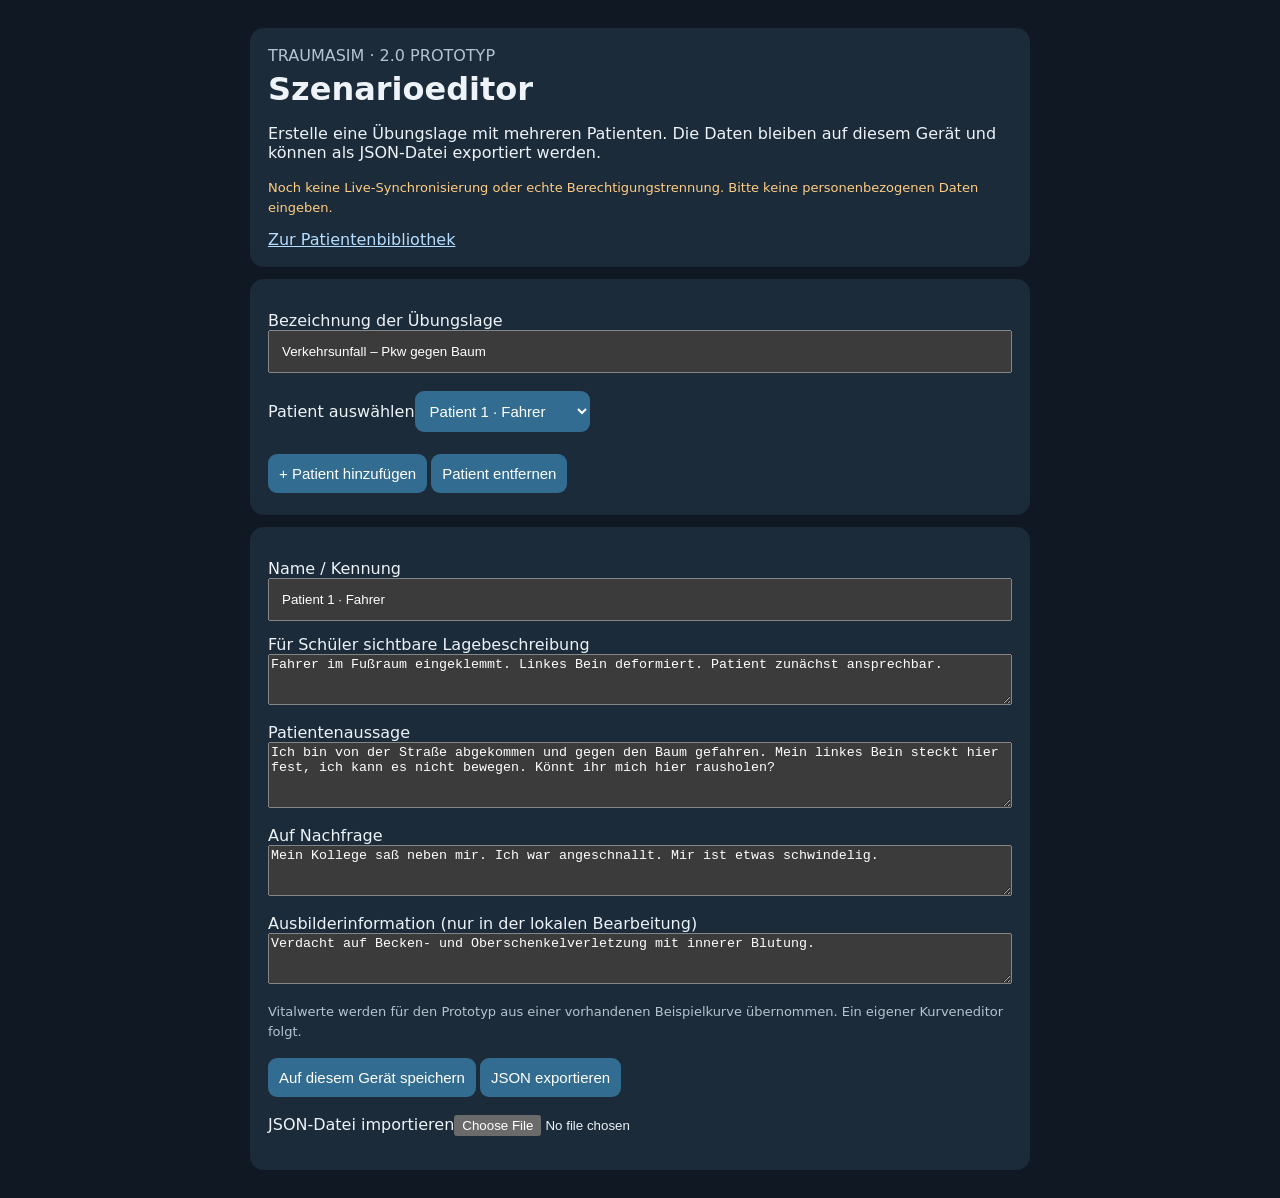
==== editor.html @ 83d69e57 "Add local multi-patient scenario editor with JSON import and export" ====
<!doctype html><html lang="de"><head><meta charset="utf-8"><meta name="viewport" content="width=device-width,initial-scale=1"><title>TraumaSim · Szenarioeditor</title><link rel="stylesheet" href="style.css"></head><body><main>
<div class="panel"><div class="muted">TRAUMASIM · 2.0 PROTOTYP</div><h1>Szenarioeditor</h1><p>Erstelle eine Übungslage mit mehreren Patienten. Die Daten bleiben auf diesem Gerät und können als JSON-Datei exportiert werden.</p><p class="warning small">Noch keine Live-Synchronisierung oder echte Berechtigungstrennung. Bitte keine personenbezogenen Daten eingeben.</p><a href="index.html">Zur Patientenbibliothek</a></div>
<div class="panel"><label>Bezeichnung der Übungslage<input id="caseTitle" style="width:100%;padding:12px" maxlength="120"></label><label>Patient auswählen<select id="choose"></select></label><button id="add">+ Patient hinzufügen</button><button id="remove">Patient entfernen</button></div>
<div class="panel"><label>Name / Kennung<input id="name" style="width:100%;padding:12px" maxlength="100"></label><label>Für Schüler sichtbare Lagebeschreibung<textarea id="intro" rows="3" style="width:100%"></textarea></label><label>Patientenaussage<textarea id="story" rows="4" style="width:100%"></textarea></label><label>Auf Nachfrage<textarea id="questions" rows="3" style="width:100%"></textarea></label><label>Ausbilderinformation (nur in der lokalen Bearbeitung)<textarea id="secret" rows="3" style="width:100%"></textarea></label><p class="muted small">Vitalwerte werden für den Prototyp aus einer vorhandenen Beispielkurve übernommen. Ein eigener Kurveneditor folgt.</p><button id="save">Auf diesem Gerät speichern</button><button id="export">JSON exportieren</button><label>JSON-Datei importieren<input id="import" type="file" accept=".json,application/json"></label><p id="message" role="status"></p></div>
</main><script src="patients.js"></script><script>
(function(){const $=id=>document.getElementById(id),key='traumasim-editor-v1';let data;try{data=JSON.parse(localStorage.getItem(key))}catch(e){}if(!data||!Array.isArray(data.patients))data=JSON.parse(JSON.stringify(window.TRAUMA_CASES[0]));let current=0;
const fields=['name','intro','story','questions','secret'];function commit(){const p=data.patients[current];if(!p)return;fields.forEach(k=>p[k]=$(k).value);data.title=$('caseTitle').value}
function render(){const select=$('choose');select.innerHTML='';data.patients.forEach((p,i)=>{const o=document.createElement('option');o.value=i;o.textContent=p.name||'Patient '+(i+1);select.appendChild(o)});current=Math.min(current,data.patients.length-1);select.value=current;$('caseTitle').value=data.title||'';const p=data.patients[current];fields.forEach(k=>$(k).value=p[k]||'')}
$('choose').onchange=()=>{commit();current=Number($('choose').value);render()};
$('add').onclick=()=>{commit();const template=JSON.parse(JSON.stringify(window.TRAUMA_CASES[0].patients[1]));template.id='patient-'+Date.now();template.name='Neuer Patient '+(data.patients.length+1);template.intro='';template.story='';template.questions='';template.secret='';data.patients.push(template);current=data.patients.length-1;render()};
$('remove').onclick=()=>{if(data.patients.length<=1){$('message').textContent='Mindestens ein Patient erforderlich.';return}data.patients.splice(current,1);current=0;render()};
$('save').onclick=()=>{commit();try{localStorage.setItem(key,JSON.stringify(data));$('message').textContent='Lokal gespeichert.'}catch(e){$('message').textContent='Lokales Speichern nicht möglich.'}};
$('export').onclick=()=>{commit();const blob=new Blob([JSON.stringify(data,null,2)],{type:'application/json'});const url=URL.createObjectURL(blob);const a=document.createElement('a');a.href=url;a.download='traumasim-szenario.json';a.click();setTimeout(()=>URL.revokeObjectURL(url),1000)};
$('import').onchange=async e=>{const file=e.target.files[0];if(!file)return;try{const incoming=JSON.parse(await file.text());if(!incoming||typeof incoming.title!=='string'||!Array.isArray(incoming.patients)||incoming.patients.length<1||incoming.patients.length>100||incoming.patients.some(p=>!p||typeof p.name!=='string'||!Array.isArray(p.points)||p.points.length<2))throw Error('Ungültiges Format');data=incoming;current=0;render();$('message').textContent='Szenario importiert. Noch nicht gespeichert.'}catch(err){$('message').textContent='Import fehlgeschlagen: '+err.message}};
render()})();
</script></body></html>
---- style.css ----
:root{color-scheme:dark}*{box-sizing:border-box}body{margin:0;padding:16px;background:#101923;color:#edf3f8;font:16px system-ui,sans-serif}main{max-width:780px;margin:auto}.panel{background:#1c2b39;border-radius:14px;padding:18px;margin:12px 0}.muted{color:#b3c4d0}.small{font-size:13px;line-height:1.5}h1{margin:5px 0 12px}h2{margin:5px 0 12px;font-size:21px}.grid{display:grid;grid-template-columns:repeat(2,minmax(0,1fr));gap:10px}.metric{background:#101d29;border-radius:10px;padding:13px}.metric strong{display:block;font-size:28px;margin:5px 0}.triage{border:2px solid #e6ad45;border-radius:12px;padding:15px}.triage.yellow{border-color:#f2bd4d;background:#40351a}.triage.red{border-color:#f47777;background:#451e26}.triage.green{border-color:#67c99c;background:#183b2c}.triage strong{font-size:24px;display:block}.condition{margin-top:12px;padding-top:10px;border-top:1px solid #ffffff44;font-weight:600}button,select,a.action{display:inline-block;background:#326c91;color:white;border:0;border-radius:9px;padding:11px;margin:4px 4px 4px 0;font-size:15px;text-decoration:none}button:disabled{opacity:.5}label{display:block;margin:14px 0}input[type=range]{width:100%}.clock{font-size:32px;font-variant-numeric:tabular-nums}blockquote{border-left:3px solid #69b7e4;margin:12px 0;padding:10px 14px;background:#122330}details summary{cursor:pointer;font-weight:700}a{color:#b4ddff}.hidden{display:none!important}.warning{color:#ffcd83}
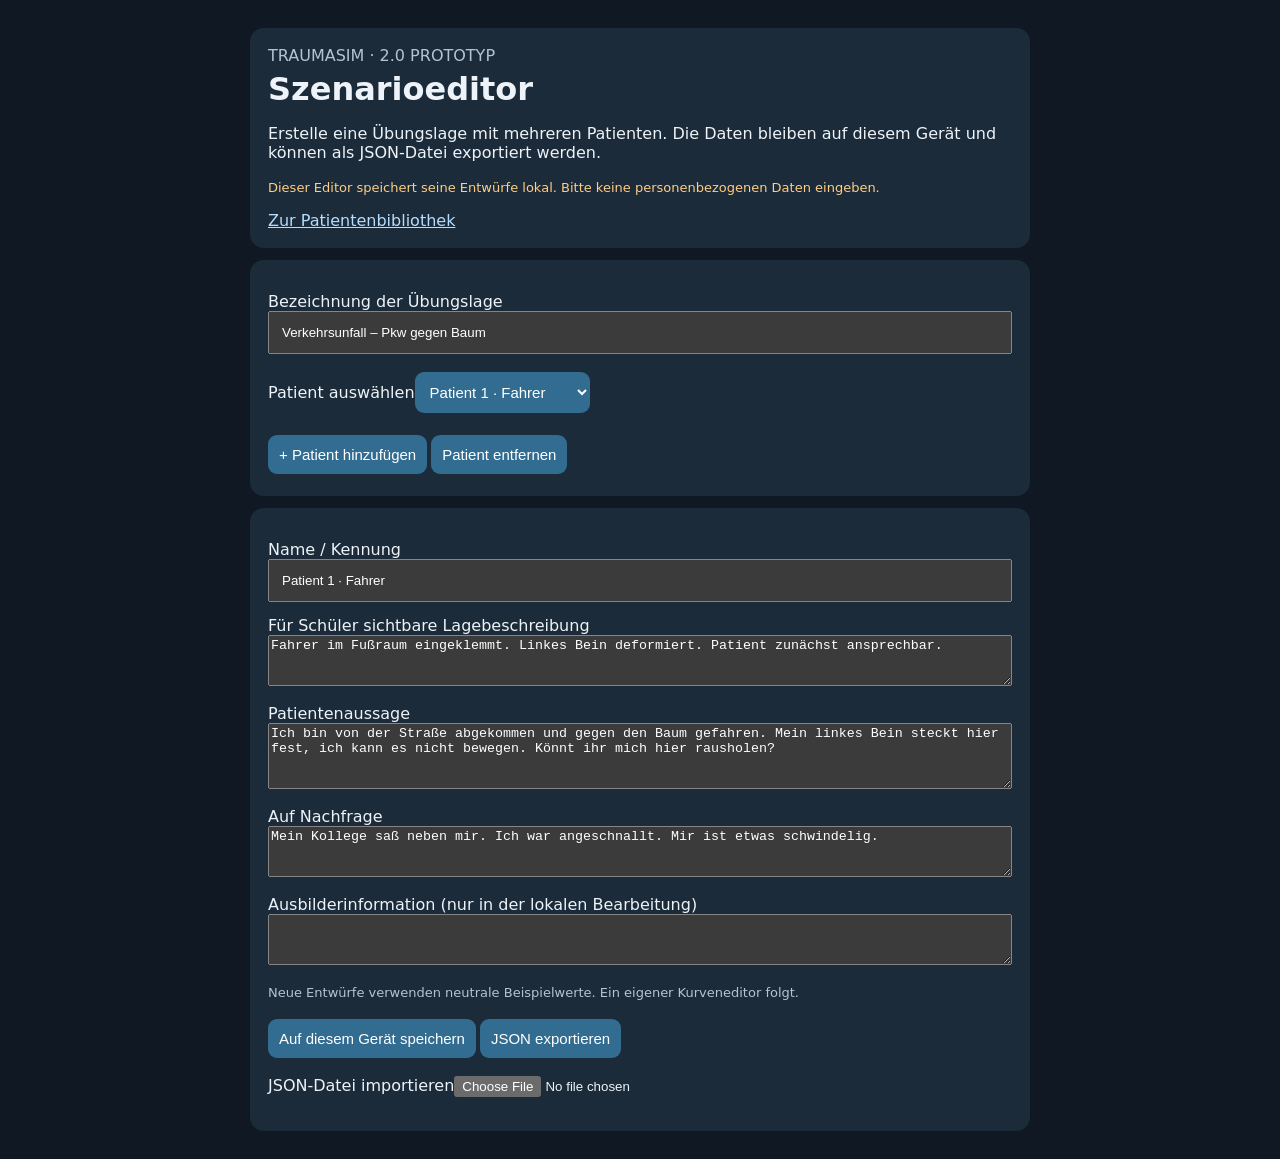
==== commit d641d1cf: "Synchronize TraumaSim exercises with Supabase" ====
--- a/editor.html
+++ b/editor.html
@@ -1,13 +1,15 @@
 <!doctype html><html lang="de"><head><meta charset="utf-8"><meta name="viewport" content="width=device-width,initial-scale=1"><title>TraumaSim · Szenarioeditor</title><link rel="stylesheet" href="style.css"></head><body><main>
-<div class="panel"><div class="muted">TRAUMASIM · 2.0 PROTOTYP</div><h1>Szenarioeditor</h1><p>Erstelle eine Übungslage mit mehreren Patienten. Die Daten bleiben auf diesem Gerät und können als JSON-Datei exportiert werden.</p><p class="warning small">Noch keine Live-Synchronisierung oder echte Berechtigungstrennung. Bitte keine personenbezogenen Daten eingeben.</p><a href="index.html">Zur Patientenbibliothek</a></div>
+<div class="panel"><div class="muted">TRAUMASIM · 2.0 PROTOTYP</div><h1>Szenarioeditor</h1><p>Erstelle eine Übungslage mit mehreren Patienten. Die Daten bleiben auf diesem Gerät und können als JSON-Datei exportiert werden.</p><p class="warning small">Dieser Editor speichert seine Entwürfe lokal. Bitte keine personenbezogenen Daten eingeben.</p><a href="index.html">Zur Patientenbibliothek</a></div>
 <div class="panel"><label>Bezeichnung der Übungslage<input id="caseTitle" style="width:100%;padding:12px" maxlength="120"></label><label>Patient auswählen<select id="choose"></select></label><button id="add">+ Patient hinzufügen</button><button id="remove">Patient entfernen</button></div>
-<div class="panel"><label>Name / Kennung<input id="name" style="width:100%;padding:12px" maxlength="100"></label><label>Für Schüler sichtbare Lagebeschreibung<textarea id="intro" rows="3" style="width:100%"></textarea></label><label>Patientenaussage<textarea id="story" rows="4" style="width:100%"></textarea></label><label>Auf Nachfrage<textarea id="questions" rows="3" style="width:100%"></textarea></label><label>Ausbilderinformation (nur in der lokalen Bearbeitung)<textarea id="secret" rows="3" style="width:100%"></textarea></label><p class="muted small">Vitalwerte werden für den Prototyp aus einer vorhandenen Beispielkurve übernommen. Ein eigener Kurveneditor folgt.</p><button id="save">Auf diesem Gerät speichern</button><button id="export">JSON exportieren</button><label>JSON-Datei importieren<input id="import" type="file" accept=".json,application/json"></label><p id="message" role="status"></p></div>
+<div class="panel"><label>Name / Kennung<input id="name" style="width:100%;padding:12px" maxlength="100"></label><label>Für Schüler sichtbare Lagebeschreibung<textarea id="intro" rows="3" style="width:100%"></textarea></label><label>Patientenaussage<textarea id="story" rows="4" style="width:100%"></textarea></label><label>Auf Nachfrage<textarea id="questions" rows="3" style="width:100%"></textarea></label><label>Ausbilderinformation (nur in der lokalen Bearbeitung)<textarea id="secret" rows="3" style="width:100%"></textarea></label><p class="muted small">Neue Entwürfe verwenden neutrale Beispielwerte. Ein eigener Kurveneditor folgt.</p><button id="save">Auf diesem Gerät speichern</button><button id="export">JSON exportieren</button><label>JSON-Datei importieren<input id="import" type="file" accept=".json,application/json"></label><p id="message" role="status"></p></div>
 </main><script src="patients.js"></script><script>
 (function(){const $=id=>document.getElementById(id),key='traumasim-editor-v1';let data;try{data=JSON.parse(localStorage.getItem(key))}catch(e){}if(!data||!Array.isArray(data.patients))data=JSON.parse(JSON.stringify(window.TRAUMA_CASES[0]));let current=0;
+const templatePoints = [0, 5, 10, 15, 20, 25].map(t => ({t, s:120, d:80, h:80, r:16, o:98, g:15}));
+for (const patient of data.patients) if (!patient.points) patient.points = templatePoints;
 const fields=['name','intro','story','questions','secret'];function commit(){const p=data.patients[current];if(!p)return;fields.forEach(k=>p[k]=$(k).value);data.title=$('caseTitle').value}
 function render(){const select=$('choose');select.innerHTML='';data.patients.forEach((p,i)=>{const o=document.createElement('option');o.value=i;o.textContent=p.name||'Patient '+(i+1);select.appendChild(o)});current=Math.min(current,data.patients.length-1);select.value=current;$('caseTitle').value=data.title||'';const p=data.patients[current];fields.forEach(k=>$(k).value=p[k]||'')}
 $('choose').onchange=()=>{commit();current=Number($('choose').value);render()};
-$('add').onclick=()=>{commit();const template=JSON.parse(JSON.stringify(window.TRAUMA_CASES[0].patients[1]));template.id='patient-'+Date.now();template.name='Neuer Patient '+(data.patients.length+1);template.intro='';template.story='';template.questions='';template.secret='';data.patients.push(template);current=data.patients.length-1;render()};
+$('add').onclick=()=>{commit();const template=JSON.parse(JSON.stringify(window.TRAUMA_CASES[0].patients[1]));template.id='patient-'+Date.now();template.name='Neuer Patient '+(data.patients.length+1);template.intro='';template.story='';template.questions='';template.secret='';template.points=templatePoints;data.patients.push(template);current=data.patients.length-1;render()};
 $('remove').onclick=()=>{if(data.patients.length<=1){$('message').textContent='Mindestens ein Patient erforderlich.';return}data.patients.splice(current,1);current=0;render()};
 $('save').onclick=()=>{commit();try{localStorage.setItem(key,JSON.stringify(data));$('message').textContent='Lokal gespeichert.'}catch(e){$('message').textContent='Lokales Speichern nicht möglich.'}};
 $('export').onclick=()=>{commit();const blob=new Blob([JSON.stringify(data,null,2)],{type:'application/json'});const url=URL.createObjectURL(blob);const a=document.createElement('a');a.href=url;a.download='traumasim-szenario.json';a.click();setTimeout(()=>URL.revokeObjectURL(url),1000)};
--- a/style.css
+++ b/style.css
@@ -1 +1,10 @@
-:root{color-scheme:dark}*{box-sizing:border-box}body{margin:0;padding:16px;background:#101923;color:#edf3f8;font:16px system-ui,sans-serif}main{max-width:780px;margin:auto}.panel{background:#1c2b39;border-radius:14px;padding:18px;margin:12px 0}.muted{color:#b3c4d0}.small{font-size:13px;line-height:1.5}h1{margin:5px 0 12px}h2{margin:5px 0 12px;font-size:21px}.grid{display:grid;grid-template-columns:repeat(2,minmax(0,1fr));gap:10px}.metric{background:#101d29;border-radius:10px;padding:13px}.metric strong{display:block;font-size:28px;margin:5px 0}.triage{border:2px solid #e6ad45;border-radius:12px;padding:15px}.triage.yellow{border-color:#f2bd4d;background:#40351a}.triage.red{border-color:#f47777;background:#451e26}.triage.green{border-color:#67c99c;background:#183b2c}.triage strong{font-size:24px;display:block}.condition{margin-top:12px;padding-top:10px;border-top:1px solid #ffffff44;font-weight:600}button,select,a.action{display:inline-block;background:#326c91;color:white;border:0;border-radius:9px;padding:11px;margin:4px 4px 4px 0;font-size:15px;text-decoration:none}button:disabled{opacity:.5}label{display:block;margin:14px 0}input[type=range]{width:100%}.clock{font-size:32px;font-variant-numeric:tabular-nums}blockquote{border-left:3px solid #69b7e4;margin:12px 0;padding:10px 14px;background:#122330}details summary{cursor:pointer;font-weight:700}a{color:#b4ddff}.hidden{display:none!important}.warning{color:#ffcd83}+:root{color-scheme:dark}*{box-sizing:border-box}body{margin:0;padding:16px;background:#101923;color:#edf3f8;font:16px system-ui,sans-serif}main{max-width:780px;margin:auto}.panel{background:#1c2b39;border-radius:14px;padding:18px;margin:12px 0}.muted{color:#b3c4d0}.small{font-size:13px;line-height:1.5}h1{margin:5px 0 12px}h2{margin:5px 0 12px;font-size:21px}.grid{display:grid;grid-template-columns:repeat(2,minmax(0,1fr));gap:10px}.metric{background:#101d29;border-radius:10px;padding:13px}.metric strong{display:block;font-size:28px;margin:5px 0}.triage{border:2px solid #e6ad45;border-radius:12px;padding:15px}.triage.yellow{border-color:#f2bd4d;background:#40351a}.triage.red{border-color:#f47777;background:#451e26}.triage.green{border-color:#67c99c;background:#183b2c}.triage strong{font-size:24px;display:block}.condition{margin-top:12px;padding-top:10px;border-top:1px solid #ffffff44;font-weight:600}button,select,a.action{display:inline-block;background:#326c91;color:white;border:0;border-radius:9px;padding:11px;margin:4px 4px 4px 0;font-size:15px;text-decoration:none}button:disabled{opacity:.5}label{display:block;margin:14px 0}input[type=range]{width:100%}.clock{font-size:32px;font-variant-numeric:tabular-nums}blockquote{border-left:3px solid #69b7e4;margin:12px 0;padding:10px 14px;background:#122330}details summary{cursor:pointer;font-weight:700}a{color:#b4ddff}.hidden{display:none!important}.warning{color:#ffcd83}
+.monitor{background:#05090d;color:#eef4fa;border:2px solid #344657;border-radius:10px;padding:10px;font-variant-numeric:tabular-nums;box-shadow:inset 0 0 0 1px #000}.monitor-head{display:flex;justify-content:space-between;gap:10px;font-size:10px;color:#aab7c4;border-bottom:1px solid #34404a;padding:3px 3px 8px}.monitor-layout{display:grid;grid-template-columns:minmax(0,1fr) 100px;gap:6px}.monitor-traces{min-width:0}.trace{height:91px;border-bottom:1px solid #26333c;position:relative;overflow:hidden}.trace-label{position:absolute;left:6px;top:5px;font-size:12px;z-index:1;background:#05090dcc;padding:2px 4px}.trace-svg{width:100%;height:100%;display:block}.gridline{stroke:#26333c;stroke-width:.6;fill:none;stroke-dasharray:2 8}.wave{fill:none;stroke-width:2.5;stroke-linecap:round;stroke-linejoin:round}.ecg,.ecg-stroke{color:#4cff75;stroke:#4cff75}.spo,.spo-stroke{color:#40d7ff;stroke:#40d7ff}.resp,.resp-stroke{color:#ffe06c;stroke:#ffe06c}.monitor-numbers{display:grid;grid-template-rows:repeat(3,91px)}.monitor-value{border-left:1px solid #34404a;border-bottom:1px solid #26333c;padding:8px 5px}.monitor-value span{display:block;font-size:12px}.monitor-value strong{display:block;font-size:38px;line-height:1.25;letter-spacing:-1px}.monitor-value small{font-size:10px}.monitor-footer{display:flex;justify-content:space-between;gap:12px;padding:10px 5px 3px}.monitor-footer span{font-size:12px;color:#e2e9ee;display:block}.monitor-footer strong{font-size:30px}.monitor-bp strong{color:#fff}.monitor-gcs strong{color:#ffca85}.monitor-gcs small{font-size:12px}@media(min-width:600px){.monitor-layout{grid-template-columns:minmax(0,1fr) 150px}.monitor-value strong{font-size:48px}.trace,.monitor-numbers{height:auto}.trace{height:100px}.monitor-numbers{grid-template-rows:repeat(3,100px)}}
+
+[hidden] { display: none !important; }
+button:disabled { opacity: .55; cursor: default; }
+#accessCode, #patientLink, #patientCode, #email, #password, #exerciseTitle {
+  width: 100%;
+  max-width: 42rem;
+  padding: .65rem;
+}
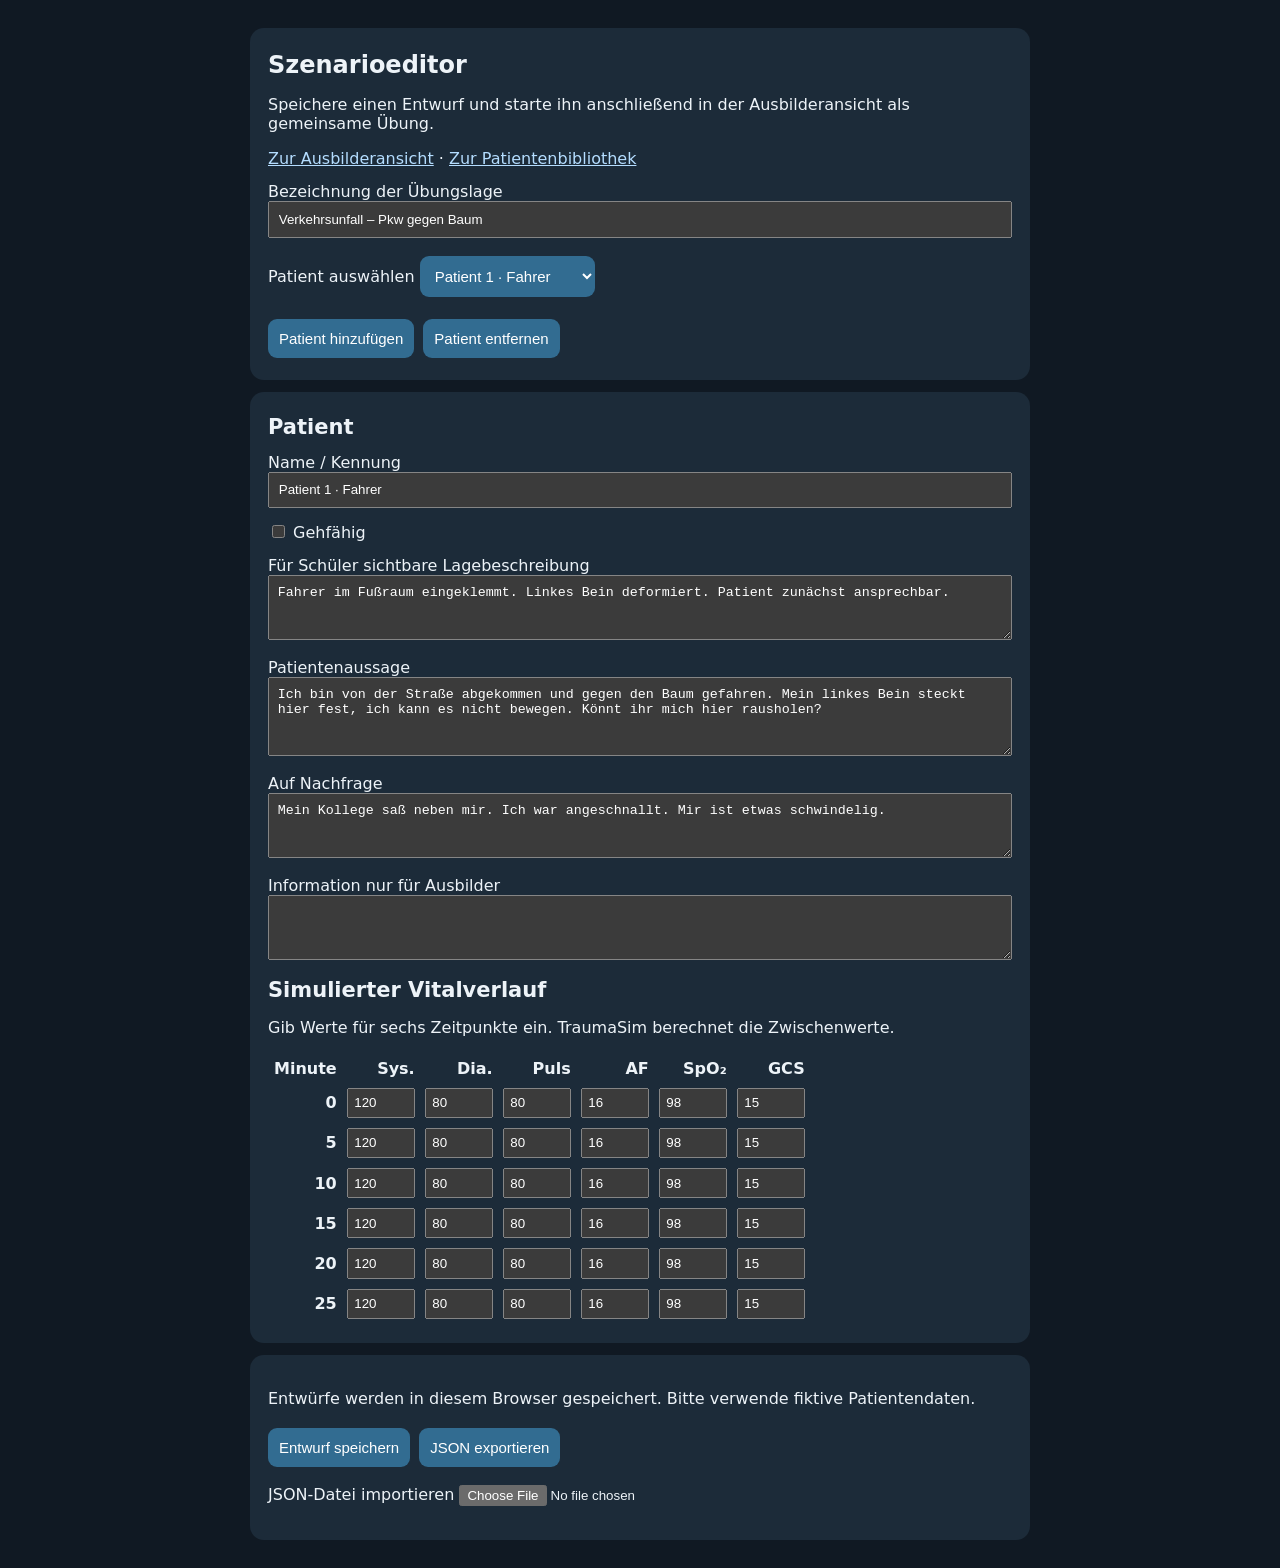
==== commit eae68830: "Run custom TraumaSim scenarios with live patient overview and closure" ====
--- a/editor.html
+++ b/editor.html
@@ -1,18 +1,45 @@
-<!doctype html><html lang="de"><head><meta charset="utf-8"><meta name="viewport" content="width=device-width,initial-scale=1"><title>TraumaSim · Szenarioeditor</title><link rel="stylesheet" href="style.css"></head><body><main>
-<div class="panel"><div class="muted">TRAUMASIM · 2.0 PROTOTYP</div><h1>Szenarioeditor</h1><p>Erstelle eine Übungslage mit mehreren Patienten. Die Daten bleiben auf diesem Gerät und können als JSON-Datei exportiert werden.</p><p class="warning small">Dieser Editor speichert seine Entwürfe lokal. Bitte keine personenbezogenen Daten eingeben.</p><a href="index.html">Zur Patientenbibliothek</a></div>
-<div class="panel"><label>Bezeichnung der Übungslage<input id="caseTitle" style="width:100%;padding:12px" maxlength="120"></label><label>Patient auswählen<select id="choose"></select></label><button id="add">+ Patient hinzufügen</button><button id="remove">Patient entfernen</button></div>
-<div class="panel"><label>Name / Kennung<input id="name" style="width:100%;padding:12px" maxlength="100"></label><label>Für Schüler sichtbare Lagebeschreibung<textarea id="intro" rows="3" style="width:100%"></textarea></label><label>Patientenaussage<textarea id="story" rows="4" style="width:100%"></textarea></label><label>Auf Nachfrage<textarea id="questions" rows="3" style="width:100%"></textarea></label><label>Ausbilderinformation (nur in der lokalen Bearbeitung)<textarea id="secret" rows="3" style="width:100%"></textarea></label><p class="muted small">Neue Entwürfe verwenden neutrale Beispielwerte. Ein eigener Kurveneditor folgt.</p><button id="save">Auf diesem Gerät speichern</button><button id="export">JSON exportieren</button><label>JSON-Datei importieren<input id="import" type="file" accept=".json,application/json"></label><p id="message" role="status"></p></div>
-</main><script src="patients.js"></script><script>
-(function(){const $=id=>document.getElementById(id),key='traumasim-editor-v1';let data;try{data=JSON.parse(localStorage.getItem(key))}catch(e){}if(!data||!Array.isArray(data.patients))data=JSON.parse(JSON.stringify(window.TRAUMA_CASES[0]));let current=0;
-const templatePoints = [0, 5, 10, 15, 20, 25].map(t => ({t, s:120, d:80, h:80, r:16, o:98, g:15}));
-for (const patient of data.patients) if (!patient.points) patient.points = templatePoints;
-const fields=['name','intro','story','questions','secret'];function commit(){const p=data.patients[current];if(!p)return;fields.forEach(k=>p[k]=$(k).value);data.title=$('caseTitle').value}
-function render(){const select=$('choose');select.innerHTML='';data.patients.forEach((p,i)=>{const o=document.createElement('option');o.value=i;o.textContent=p.name||'Patient '+(i+1);select.appendChild(o)});current=Math.min(current,data.patients.length-1);select.value=current;$('caseTitle').value=data.title||'';const p=data.patients[current];fields.forEach(k=>$(k).value=p[k]||'')}
-$('choose').onchange=()=>{commit();current=Number($('choose').value);render()};
-$('add').onclick=()=>{commit();const template=JSON.parse(JSON.stringify(window.TRAUMA_CASES[0].patients[1]));template.id='patient-'+Date.now();template.name='Neuer Patient '+(data.patients.length+1);template.intro='';template.story='';template.questions='';template.secret='';template.points=templatePoints;data.patients.push(template);current=data.patients.length-1;render()};
-$('remove').onclick=()=>{if(data.patients.length<=1){$('message').textContent='Mindestens ein Patient erforderlich.';return}data.patients.splice(current,1);current=0;render()};
-$('save').onclick=()=>{commit();try{localStorage.setItem(key,JSON.stringify(data));$('message').textContent='Lokal gespeichert.'}catch(e){$('message').textContent='Lokales Speichern nicht möglich.'}};
-$('export').onclick=()=>{commit();const blob=new Blob([JSON.stringify(data,null,2)],{type:'application/json'});const url=URL.createObjectURL(blob);const a=document.createElement('a');a.href=url;a.download='traumasim-szenario.json';a.click();setTimeout(()=>URL.revokeObjectURL(url),1000)};
-$('import').onchange=async e=>{const file=e.target.files[0];if(!file)return;try{const incoming=JSON.parse(await file.text());if(!incoming||typeof incoming.title!=='string'||!Array.isArray(incoming.patients)||incoming.patients.length<1||incoming.patients.length>100||incoming.patients.some(p=>!p||typeof p.name!=='string'||!Array.isArray(p.points)||p.points.length<2))throw Error('Ungültiges Format');data=incoming;current=0;render();$('message').textContent='Szenario importiert. Noch nicht gespeichert.'}catch(err){$('message').textContent='Import fehlgeschlagen: '+err.message}};
-render()})();
-</script></body></html>+<!doctype html>
+<html lang="de">
+<head>
+  <meta charset="utf-8">
+  <meta name="viewport" content="width=device-width,initial-scale=1">
+  <title>TraumaSim · Szenarioeditor</title>
+  <link rel="stylesheet" href="style.css">
+</head>
+<body><main>
+  <section class="panel">
+    <h1>Szenarioeditor</h1>
+    <p>Speichere einen Entwurf und starte ihn anschließend in der Ausbilderansicht als gemeinsame Übung.</p>
+    <a href="trainer.html">Zur Ausbilderansicht</a> · <a href="index.html">Zur Patientenbibliothek</a>
+    <label>Bezeichnung der Übungslage <input id="caseTitle" maxlength="120"></label>
+    <label>Patient auswählen <select id="choose"></select></label>
+    <button id="add">Patient hinzufügen</button>
+    <button id="remove">Patient entfernen</button>
+  </section>
+  <section class="panel">
+    <h2>Patient</h2>
+    <label>Name / Kennung <input id="name" maxlength="100"></label>
+    <label><input id="walkable" type="checkbox"> Gehfähig</label>
+    <label>Für Schüler sichtbare Lagebeschreibung <textarea id="intro" rows="3" maxlength="2000"></textarea></label>
+    <label>Patientenaussage <textarea id="story" rows="4" maxlength="2000"></textarea></label>
+    <label>Auf Nachfrage <textarea id="questions" rows="3" maxlength="2000"></textarea></label>
+    <label>Information nur für Ausbilder <textarea id="secret" rows="3" maxlength="2000"></textarea></label>
+    <h2>Simulierter Vitalverlauf</h2>
+    <p>Gib Werte für sechs Zeitpunkte ein. TraumaSim berechnet die Zwischenwerte.</p>
+    <div class="curve-table"><table>
+      <thead><tr><th scope="col">Minute</th><th scope="col">Sys.</th><th scope="col">Dia.</th><th scope="col">Puls</th><th scope="col">AF</th><th scope="col">SpO₂</th><th scope="col">GCS</th></tr></thead>
+      <tbody id="points"></tbody>
+    </table></div>
+  </section>
+  <section class="panel">
+    <p>Entwürfe werden in diesem Browser gespeichert. Bitte verwende fiktive Patientendaten.</p>
+    <button id="save">Entwurf speichern</button>
+    <button id="export">JSON exportieren</button>
+    <label>JSON-Datei importieren <input id="import" type="file" accept=".json,application/json"></label>
+    <p id="message" role="status"></p>
+  </section>
+</main>
+<script src="patients.js"></script>
+<script src="editor.js"></script>
+</body>
+</html>
--- a/style.css
+++ b/style.css
@@ -3,8 +3,19 @@
 
 [hidden] { display: none !important; }
 button:disabled { opacity: .55; cursor: default; }
-#accessCode, #patientLink, #patientCode, #email, #password, #exerciseTitle {
+#joinLink, #patientLink, #email, #password, #exerciseTitle {
   width: 100%;
   max-width: 42rem;
   padding: .65rem;
 }
+.patient-entry { padding: 12px 0; border-top: 1px solid #ffffff22; }
+.patient-qr { display: block; margin: 10px 0; border-radius: 8px; }
+.exercise-qr { width: min(100%, 21rem); margin: 16px 0; }
+.exercise-qr svg { display: block; width: 100%; height: auto; background: white; }
+
+.patient-overview { list-style: none; padding: 0; }
+.patient-overview li { display: flex; flex-wrap: wrap; justify-content: space-between; gap: .4rem 1rem; border-bottom: 1px solid #ffffff22; padding: .5rem 0; }
+#caseTitle, #name, textarea { width: 100%; padding: .55rem; }
+.curve-table { overflow-x: auto; }
+.curve-table th, .curve-table td { padding: .25rem; text-align: right; }
+.curve-table input { width: 4.25rem; padding: .35rem; }
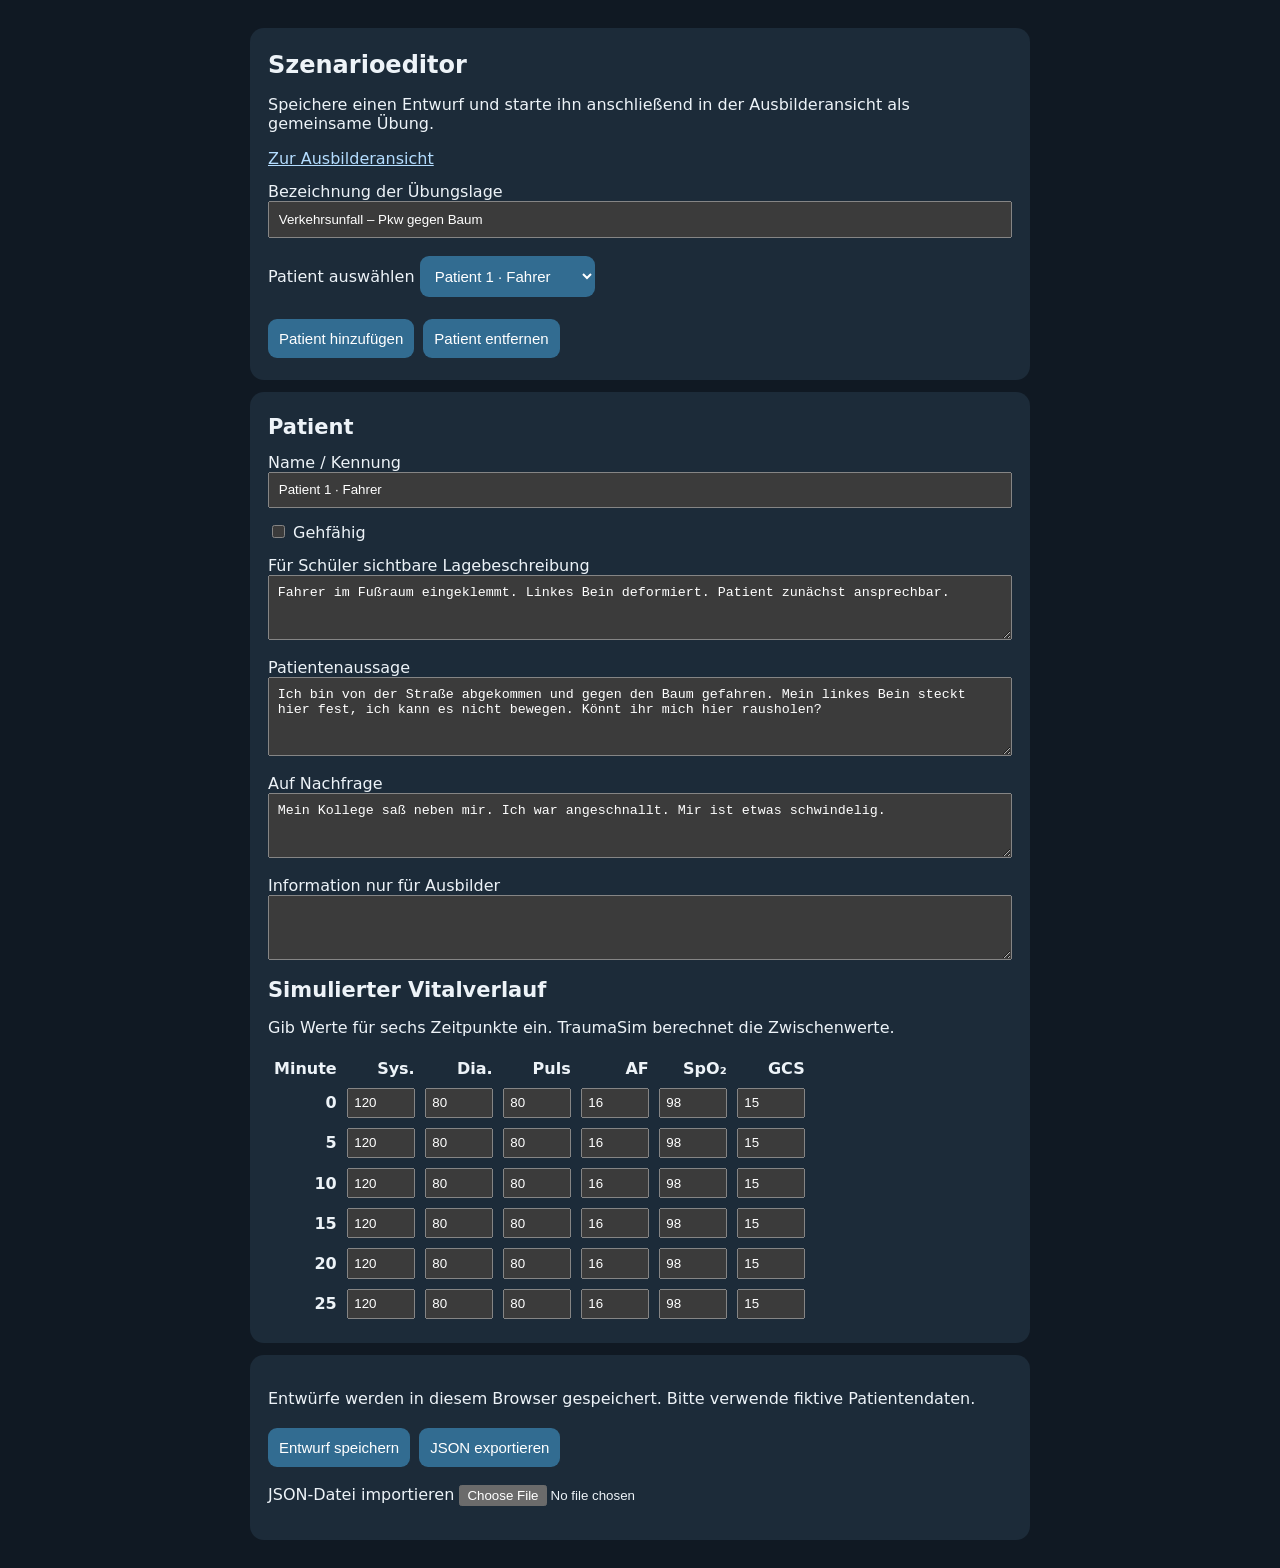
==== commit 14f2e25f: "Consolidate patient lists around the selected exercise" ====
--- a/editor.html
+++ b/editor.html
@@ -10,7 +10,7 @@
   <section class="panel">
     <h1>Szenarioeditor</h1>
     <p>Speichere einen Entwurf und starte ihn anschließend in der Ausbilderansicht als gemeinsame Übung.</p>
-    <a href="trainer.html">Zur Ausbilderansicht</a> · <a href="index.html">Zur Patientenbibliothek</a>
+    <a href="trainer.html">Zur Ausbilderansicht</a>
     <label>Bezeichnung der Übungslage <input id="caseTitle" maxlength="120"></label>
     <label>Patient auswählen <select id="choose"></select></label>
     <button id="add">Patient hinzufügen</button>
@@ -40,6 +40,6 @@
   </section>
 </main>
 <script src="patients.js"></script>
-<script src="editor.js"></script>
+<script src="editor.js?v=2"></script>
 </body>
 </html>
--- a/style.css
+++ b/style.css
@@ -1,5 +1,7 @@
 :root{color-scheme:dark}*{box-sizing:border-box}body{margin:0;padding:16px;background:#101923;color:#edf3f8;font:16px system-ui,sans-serif}main{max-width:780px;margin:auto}.panel{background:#1c2b39;border-radius:14px;padding:18px;margin:12px 0}.muted{color:#b3c4d0}.small{font-size:13px;line-height:1.5}h1{margin:5px 0 12px}h2{margin:5px 0 12px;font-size:21px}.grid{display:grid;grid-template-columns:repeat(2,minmax(0,1fr));gap:10px}.metric{background:#101d29;border-radius:10px;padding:13px}.metric strong{display:block;font-size:28px;margin:5px 0}.triage{border:2px solid #e6ad45;border-radius:12px;padding:15px}.triage.yellow{border-color:#f2bd4d;background:#40351a}.triage.red{border-color:#f47777;background:#451e26}.triage.green{border-color:#67c99c;background:#183b2c}.triage strong{font-size:24px;display:block}.condition{margin-top:12px;padding-top:10px;border-top:1px solid #ffffff44;font-weight:600}button,select,a.action{display:inline-block;background:#326c91;color:white;border:0;border-radius:9px;padding:11px;margin:4px 4px 4px 0;font-size:15px;text-decoration:none}button:disabled{opacity:.5}label{display:block;margin:14px 0}input[type=range]{width:100%}.clock{font-size:32px;font-variant-numeric:tabular-nums}blockquote{border-left:3px solid #69b7e4;margin:12px 0;padding:10px 14px;background:#122330}details summary{cursor:pointer;font-weight:700}a{color:#b4ddff}.hidden{display:none!important}.warning{color:#ffcd83}
-.monitor{background:#05090d;color:#eef4fa;border:2px solid #344657;border-radius:10px;padding:10px;font-variant-numeric:tabular-nums;box-shadow:inset 0 0 0 1px #000}.monitor-head{display:flex;justify-content:space-between;gap:10px;font-size:10px;color:#aab7c4;border-bottom:1px solid #34404a;padding:3px 3px 8px}.monitor-layout{display:grid;grid-template-columns:minmax(0,1fr) 100px;gap:6px}.monitor-traces{min-width:0}.trace{height:91px;border-bottom:1px solid #26333c;position:relative;overflow:hidden}.trace-label{position:absolute;left:6px;top:5px;font-size:12px;z-index:1;background:#05090dcc;padding:2px 4px}.trace-svg{width:100%;height:100%;display:block}.gridline{stroke:#26333c;stroke-width:.6;fill:none;stroke-dasharray:2 8}.wave{fill:none;stroke-width:2.5;stroke-linecap:round;stroke-linejoin:round}.ecg,.ecg-stroke{color:#4cff75;stroke:#4cff75}.spo,.spo-stroke{color:#40d7ff;stroke:#40d7ff}.resp,.resp-stroke{color:#ffe06c;stroke:#ffe06c}.monitor-numbers{display:grid;grid-template-rows:repeat(3,91px)}.monitor-value{border-left:1px solid #34404a;border-bottom:1px solid #26333c;padding:8px 5px}.monitor-value span{display:block;font-size:12px}.monitor-value strong{display:block;font-size:38px;line-height:1.25;letter-spacing:-1px}.monitor-value small{font-size:10px}.monitor-footer{display:flex;justify-content:space-between;gap:12px;padding:10px 5px 3px}.monitor-footer span{font-size:12px;color:#e2e9ee;display:block}.monitor-footer strong{font-size:30px}.monitor-bp strong{color:#fff}.monitor-gcs strong{color:#ffca85}.monitor-gcs small{font-size:12px}@media(min-width:600px){.monitor-layout{grid-template-columns:minmax(0,1fr) 150px}.monitor-value strong{font-size:48px}.trace,.monitor-numbers{height:auto}.trace{height:100px}.monitor-numbers{grid-template-rows:repeat(3,100px)}}
+.monitor{background:#05090d;color:#eef4fa;border:2px solid #344657;border-radius:10px;padding:10px;font-variant-numeric:tabular-nums;box-shadow:inset 0 0 0 1px #000}.monitor-head{display:flex;flex-wrap:wrap;align-items:center;justify-content:space-between;gap:6px 10px;font-size:10px;color:#aab7c4;border-bottom:1px solid #34404a;padding:3px 3px 8px}
+.monitor-timer{white-space:nowrap}
+.monitor-timer strong{margin-left:4px;font-size:14px;color:#eef4fa}.monitor-layout{display:grid;grid-template-columns:minmax(0,1fr) 100px;gap:6px}.monitor-traces{min-width:0}.trace{height:91px;border-bottom:1px solid #26333c;position:relative;overflow:hidden}.trace-label{position:absolute;left:6px;top:5px;font-size:12px;z-index:1;background:#05090dcc;padding:2px 4px}.trace-clock{position:absolute;right:6px;top:5px;z-index:1;padding:2px 4px;background:#05090dcc;color:#b3c4d0;font-size:12px}.trace-svg{width:100%;height:100%;display:block}.gridline{stroke:#26333c;stroke-width:.6;fill:none;stroke-dasharray:2 8}.wave{fill:none;stroke-width:2.5;stroke-linecap:round;stroke-linejoin:round}.ecg,.ecg-stroke{color:#4cff75;stroke:#4cff75}.spo,.spo-stroke{color:#40d7ff;stroke:#40d7ff}.resp,.resp-stroke{color:#ffe06c;stroke:#ffe06c}.monitor-numbers{display:grid;grid-template-rows:repeat(3,91px)}.monitor-value{border-left:1px solid #34404a;border-bottom:1px solid #26333c;padding:8px 5px}.monitor-value span{display:block;font-size:12px}.monitor-value strong{display:block;font-size:38px;line-height:1.25;letter-spacing:-1px}.monitor-value small{font-size:10px}.monitor-footer{display:flex;justify-content:space-between;gap:12px;padding:10px 5px 3px}.monitor-footer span{font-size:12px;color:#e2e9ee;display:block}.monitor-footer strong{font-size:30px}.monitor-bp strong{color:#fff}.monitor-gcs strong{color:#ffca85}.monitor-gcs small{font-size:12px}@media(min-width:600px){.monitor-layout{grid-template-columns:minmax(0,1fr) 150px}.monitor-value strong{font-size:48px}.trace,.monitor-numbers{height:auto}.trace{height:100px}.monitor-numbers{grid-template-rows:repeat(3,100px)}}
 
 [hidden] { display: none !important; }
 button:disabled { opacity: .55; cursor: default; }
@@ -14,8 +16,36 @@
 .exercise-qr svg { display: block; width: 100%; height: auto; background: white; }
 
 .patient-overview { list-style: none; padding: 0; }
-.patient-overview li { display: flex; flex-wrap: wrap; justify-content: space-between; gap: .4rem 1rem; border-bottom: 1px solid #ffffff22; padding: .5rem 0; }
+.trainer-views { display: flex; flex-wrap: wrap; gap: .5rem; margin-top: .75rem; }
+.trainer-views button { margin: 0; }
+.trainer-views button,
+.patient-overview button { border: 1px solid transparent; }
+#exercise, #choose, .car-seat select { max-width: 100%; }
+.trainer-views button[aria-pressed="true"],
+.patient-overview button[aria-pressed="true"] { background: #29465e; border-color: #a4cced; }
+.patient-overview button {
+  display: grid;
+  grid-template-columns: minmax(0, 1fr) 11rem minmax(9rem, auto);
+  align-items: center;
+  gap: .4rem .8rem;
+  width: 100%;
+  margin: 0 0 .4rem;
+  text-align: left;
+}
+.patient-overview .patient-category { margin: 0; padding: .15rem .5rem; border-radius: .35rem; font-size: .85rem; justify-self: start; }
+.patient-runtime { font-variant-numeric: tabular-nums; }
+.patient-forecast { grid-column: 1 / -1; font-size: .85rem; }
+@media (max-width: 620px) {
+  .patient-overview button { grid-template-columns: repeat(2, minmax(0, 1fr)); }
+  .patient-overview strong { grid-column: 1 / -1; }
+}
 #caseTitle, #name, textarea { width: 100%; padding: .55rem; }
 .curve-table { overflow-x: auto; }
 .curve-table th, .curve-table td { padding: .25rem; text-align: right; }
 .curve-table input { width: 4.25rem; padding: .35rem; }
+.triage.affected { background: #25303a; border-color: #aab7c2; color: #f4f7f9; }
+
+.car-seat { border: 1px solid #ffffff40; border-radius: .4rem; margin: .75rem 0; padding: .6rem; }
+.car-seat label { margin: .4rem 0; }
+#carSituation, .seat-injury { width: 100%; padding: .55rem; }
+.triage.black { background: #101114; border-color: #c2c5cc; color: #f5f5f5; }
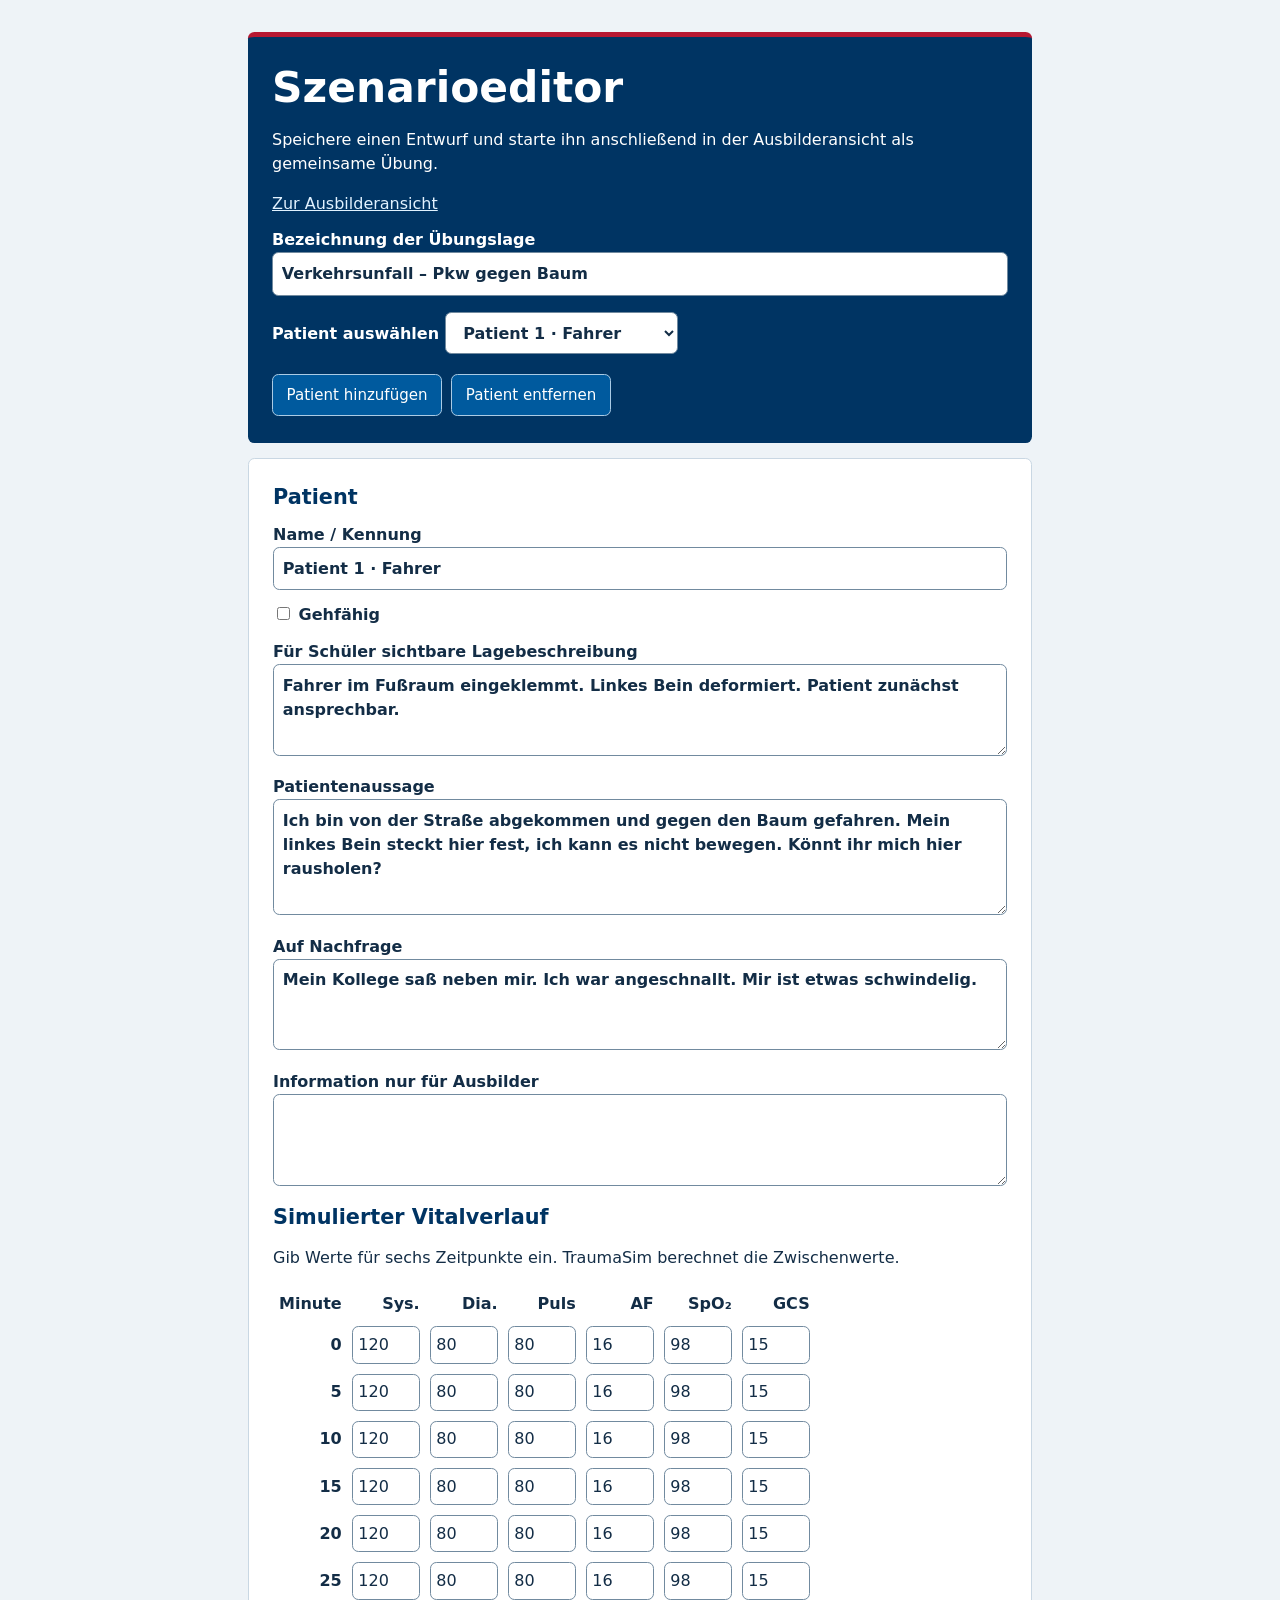
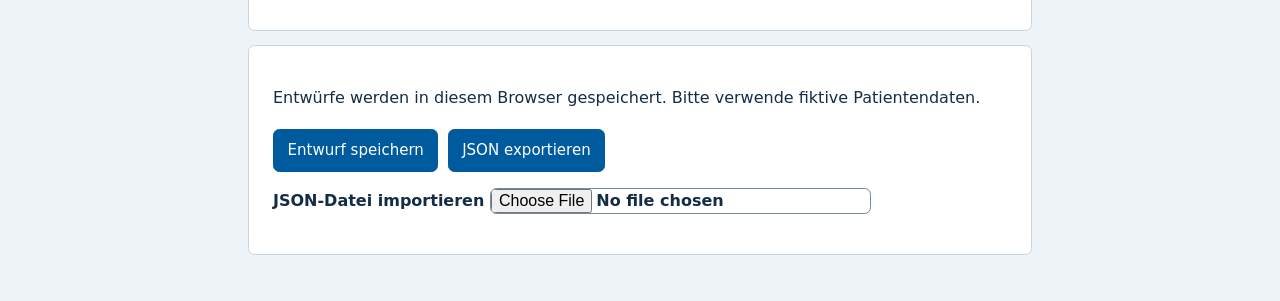
==== commit 4df33b4a: "Apply Hamburg-inspired styling to the TraumaSim interface" ====
--- a/editor.html
+++ b/editor.html
@@ -4,10 +4,10 @@
   <meta charset="utf-8">
   <meta name="viewport" content="width=device-width,initial-scale=1">
   <title>TraumaSim · Szenarioeditor</title>
-  <link rel="stylesheet" href="style.css">
+  <link rel="stylesheet" href="style.css?v=hamburg">
 </head>
 <body><main>
-  <section class="panel">
+  <section class="panel page-banner">
     <h1>Szenarioeditor</h1>
     <p>Speichere einen Entwurf und starte ihn anschließend in der Ausbilderansicht als gemeinsame Übung.</p>
     <a href="trainer.html">Zur Ausbilderansicht</a>
--- a/style.css
+++ b/style.css
@@ -1,16 +1,122 @@
-:root{color-scheme:dark}*{box-sizing:border-box}body{margin:0;padding:16px;background:#101923;color:#edf3f8;font:16px system-ui,sans-serif}main{max-width:780px;margin:auto}.panel{background:#1c2b39;border-radius:14px;padding:18px;margin:12px 0}.muted{color:#b3c4d0}.small{font-size:13px;line-height:1.5}h1{margin:5px 0 12px}h2{margin:5px 0 12px;font-size:21px}.grid{display:grid;grid-template-columns:repeat(2,minmax(0,1fr));gap:10px}.metric{background:#101d29;border-radius:10px;padding:13px}.metric strong{display:block;font-size:28px;margin:5px 0}.triage{border:2px solid #e6ad45;border-radius:12px;padding:15px}.triage.yellow{border-color:#f2bd4d;background:#40351a}.triage.red{border-color:#f47777;background:#451e26}.triage.green{border-color:#67c99c;background:#183b2c}.triage strong{font-size:24px;display:block}.condition{margin-top:12px;padding-top:10px;border-top:1px solid #ffffff44;font-weight:600}button,select,a.action{display:inline-block;background:#326c91;color:white;border:0;border-radius:9px;padding:11px;margin:4px 4px 4px 0;font-size:15px;text-decoration:none}button:disabled{opacity:.5}label{display:block;margin:14px 0}input[type=range]{width:100%}.clock{font-size:32px;font-variant-numeric:tabular-nums}blockquote{border-left:3px solid #69b7e4;margin:12px 0;padding:10px 14px;background:#122330}details summary{cursor:pointer;font-weight:700}a{color:#b4ddff}.hidden{display:none!important}.warning{color:#ffcd83}
-.monitor{background:#05090d;color:#eef4fa;border:2px solid #344657;border-radius:10px;padding:10px;font-variant-numeric:tabular-nums;box-shadow:inset 0 0 0 1px #000}.monitor-head{display:flex;flex-wrap:wrap;align-items:center;justify-content:space-between;gap:6px 10px;font-size:10px;color:#aab7c4;border-bottom:1px solid #34404a;padding:3px 3px 8px}
+:root {
+  color-scheme: light;
+  --page-bg: #eef3f7;
+  --surface: #fff;
+  --surface-soft: #f3f7fb;
+  --ink: #132d46;
+  --muted: #4c6071;
+  --line: #c9d7e3;
+  --navy: #003463;
+  --blue: #005a9e;
+  --blue-hover: #004780;
+  --red: #b71832;
+  --radius: .4rem;
+}
+* { box-sizing: border-box; }
+body {
+  margin: 0;
+  padding: clamp(.75rem, 3vw, 2rem);
+  background: var(--page-bg);
+  color: var(--ink);
+  font: 16px/1.5 system-ui, sans-serif;
+}
+main { max-width: 49rem; margin: auto; }
+.trainer-shell { max-width: 66rem; }
+.panel {
+  margin: .9rem 0;
+  padding: clamp(.9rem, 2.8vw, 1.5rem);
+  border: 1px solid var(--line);
+  border-radius: var(--radius);
+  background: var(--surface);
+}
+.page-banner {
+  margin-top: 0;
+  border: 0;
+  border-top: .32rem solid var(--red);
+  background: var(--navy);
+  color: white;
+}
+.page-banner > .muted:first-child {
+  color: #d6e7f6;
+  font-size: .8rem;
+  font-weight: 650;
+  letter-spacing: .06em;
+}
+.page-banner h1 {
+  margin: .2rem 0 .55rem;
+  color: inherit;
+  font-size: clamp(1.75rem, 5.5vw, 2.65rem);
+  line-height: 1.12;
+  overflow-wrap: anywhere;
+}
+.page-banner h2 { color: inherit; }
+.page-banner a:not(.action) { color: #e1f2ff; }
+.page-banner .action, .page-banner button {
+  border-color: #aacbe5;
+}
+.page-banner :focus-visible { outline-color: #abdaff; }
+.page-banner .warning { color: #ffe6a5; }
+.page-banner .muted { color: #d6e7f6; }
+.muted { color: var(--muted); }
+.small { font-size: .85rem; line-height: 1.5; }
+h1, h2, h3 { line-height: 1.2; overflow-wrap: anywhere; }
+h1 { margin: .25rem 0 .7rem; }
+h2 { margin: .15rem 0 .7rem; color: var(--navy); font-size: 1.3rem; }
+h3 { color: var(--navy); }
+.grid { display: grid; grid-template-columns: repeat(2, minmax(0, 1fr)); gap: .65rem; }
+.metric { padding: .8rem; border-radius: var(--radius); background: var(--surface-soft); }
+.metric strong { display: block; margin: .25rem 0; font-size: 1.75rem; }
+.triage { padding: .85rem; border: 2px solid; border-radius: var(--radius); }
+.triage.yellow { border-color: #9c6800; background: #fff4d5; color: #593900; }
+.triage.red { border-color: #b71832; background: #fce8ec; color: #741428; }
+.triage.green { border-color: #197449; background: #e3f5ec; color: #115135; }
+.triage strong { display: block; font-size: 1.5rem; }
+.condition { margin-top: .7rem; padding-top: .55rem; border-top: 1px solid currentColor; font-weight: 600; }
+button, select, a.action {
+  display: inline-block;
+  min-height: 2.65rem;
+  margin: .2rem .25rem .2rem 0;
+  padding: .55rem .85rem;
+  border: 1px solid var(--blue);
+  border-radius: var(--radius);
+  background: var(--blue);
+  color: white;
+  font: inherit;
+  font-size: .94rem;
+  text-decoration: none;
+}
+button, a.action, select { cursor: pointer; }
+button:not(:disabled):hover, a.action:hover { background: var(--blue-hover); }
+select, input:not([type="range"]), textarea {
+  max-width: 100%;
+  border: 1px solid #718a9f;
+  border-radius: var(--radius);
+  background: var(--surface);
+  color: var(--ink);
+  font: inherit;
+}
+label { display: block; margin: .8rem 0; font-weight: 550; }
+input[type="range"] { width: 100%; accent-color: var(--blue); }
+:focus-visible { outline: 3px solid #0070bc; outline-offset: 3px; }
+.clock { font-size: 2rem; font-variant-numeric: tabular-nums; }
+blockquote { margin: .75rem 0; padding: .65rem .85rem; border-left: 3px solid var(--blue); background: var(--surface-soft); }
+details summary { color: var(--navy); cursor: pointer; font-weight: 700; }
+a { color: var(--blue); }
+.hidden { display: none !important; }
+.warning { color: #765000; }
+.monitor{color-scheme:dark;line-height:normal;background:#05090d;color:#eef4fa;border:2px solid #344657;border-radius:10px;padding:10px;font-variant-numeric:tabular-nums;box-shadow:inset 0 0 0 1px #000}.monitor-head{display:flex;flex-wrap:wrap;align-items:center;justify-content:space-between;gap:6px 10px;font-size:10px;color:#aab7c4;border-bottom:1px solid #34404a;padding:3px 3px 8px}
+.monitor .muted{color:#b3c4d0}
 .monitor-timer{white-space:nowrap}
 .monitor-timer strong{margin-left:4px;font-size:14px;color:#eef4fa}.monitor-layout{display:grid;grid-template-columns:minmax(0,1fr) 100px;gap:6px}.monitor-traces{min-width:0}.trace{height:91px;border-bottom:1px solid #26333c;position:relative;overflow:hidden}.trace-label{position:absolute;left:6px;top:5px;font-size:12px;z-index:1;background:#05090dcc;padding:2px 4px}.trace-clock{position:absolute;right:6px;top:5px;z-index:1;padding:2px 4px;background:#05090dcc;color:#b3c4d0;font-size:12px}.trace-svg{width:100%;height:100%;display:block}.gridline{stroke:#26333c;stroke-width:.6;fill:none;stroke-dasharray:2 8}.wave{fill:none;stroke-width:2.5;stroke-linecap:round;stroke-linejoin:round}.ecg,.ecg-stroke{color:#4cff75;stroke:#4cff75}.spo,.spo-stroke{color:#40d7ff;stroke:#40d7ff}.resp,.resp-stroke{color:#ffe06c;stroke:#ffe06c}.monitor-numbers{display:grid;grid-template-rows:repeat(3,91px)}.monitor-value{border-left:1px solid #34404a;border-bottom:1px solid #26333c;padding:8px 5px}.monitor-value span{display:block;font-size:12px}.monitor-value strong{display:block;font-size:38px;line-height:1.25;letter-spacing:-1px}.monitor-value small{font-size:10px}.monitor-footer{display:flex;justify-content:space-between;gap:12px;padding:10px 5px 3px}.monitor-footer span{font-size:12px;color:#e2e9ee;display:block}.monitor-footer strong{font-size:30px}.monitor-bp strong{color:#fff}.monitor-gcs strong{color:#ffca85}.monitor-gcs small{font-size:12px}@media(min-width:600px){.monitor-layout{grid-template-columns:minmax(0,1fr) 150px}.monitor-value strong{font-size:48px}.trace,.monitor-numbers{height:auto}.trace{height:100px}.monitor-numbers{grid-template-rows:repeat(3,100px)}}
 
 [hidden] { display: none !important; }
 button:disabled { opacity: .55; cursor: default; }
-#joinLink, #patientLink, #email, #password, #exerciseTitle {
+#joinLink, #patientLink, #email, #password, #exerciseTitle, #templateTitle {
   width: 100%;
   max-width: 42rem;
   padding: .65rem;
 }
-.patient-entry { padding: 12px 0; border-top: 1px solid #ffffff22; }
+.patient-entry { padding: 12px 0; border-top: 1px solid var(--line); }
 .patient-qr { display: block; margin: 10px 0; border-radius: 8px; }
 .exercise-qr { width: min(100%, 21rem); margin: 16px 0; }
 .exercise-qr svg { display: block; width: 100%; height: auto; background: white; }
@@ -20,9 +126,10 @@
 .trainer-views button { margin: 0; }
 .trainer-views button,
 .patient-overview button { border: 1px solid transparent; }
-#exercise, #choose, .car-seat select { max-width: 100%; }
-.trainer-views button[aria-pressed="true"],
-.patient-overview button[aria-pressed="true"] { background: #29465e; border-color: #a4cced; }
+#exercise, #exerciseTemplate, #choose, .car-seat select { max-width: 100%; }
+.trainer-views button { background: var(--surface-soft); color: var(--navy); }
+.trainer-views button:not(:disabled):hover { background: #e0edf7; }
+.trainer-views button[aria-pressed="true"] { background: var(--navy); border-color: var(--navy); color: white; }
 .patient-overview button {
   display: grid;
   grid-template-columns: minmax(0, 1fr) 11rem minmax(9rem, auto);
@@ -31,7 +138,13 @@
   width: 100%;
   margin: 0 0 .4rem;
   text-align: left;
-}
+  background: var(--surface-soft);
+  color: var(--ink);
+  border-color: var(--line);
+}
+.patient-overview button:not(:disabled):hover,
+.patient-overview button[aria-pressed="true"] { background: #e0edf7; border-color: var(--blue); }
+.patient-overview strong { overflow-wrap: anywhere; }
 .patient-overview .patient-category { margin: 0; padding: .15rem .5rem; border-radius: .35rem; font-size: .85rem; justify-self: start; }
 .patient-runtime { font-variant-numeric: tabular-nums; }
 .patient-forecast { grid-column: 1 / -1; font-size: .85rem; }
@@ -39,13 +152,81 @@
   .patient-overview button { grid-template-columns: repeat(2, minmax(0, 1fr)); }
   .patient-overview strong { grid-column: 1 / -1; }
 }
-#caseTitle, #name, textarea { width: 100%; padding: .55rem; }
+input#caseTitle, #name, textarea { width: 100%; padding: .55rem; }
 .curve-table { overflow-x: auto; }
 .curve-table th, .curve-table td { padding: .25rem; text-align: right; }
 .curve-table input { width: 4.25rem; padding: .35rem; }
-.triage.affected { background: #25303a; border-color: #aab7c2; color: #f4f7f9; }
-
-.car-seat { border: 1px solid #ffffff40; border-radius: .4rem; margin: .75rem 0; padding: .6rem; }
+.triage.affected { background: #edf2f6; border-color: #718a9f; color: #263f54; }
+
+.car-seat { border: 1px solid var(--line); border-radius: .4rem; margin: .75rem 0; padding: .6rem; }
 .car-seat label { margin: .4rem 0; }
 #carSituation, .seat-injury { width: 100%; padding: .55rem; }
 .triage.black { background: #101114; border-color: #c2c5cc; color: #f5f5f5; }
+
+.exercise-composition { margin-top: 1rem; padding-top: .9rem; border-top: 1px solid var(--line); }
+.exercise-toolbar { display: grid; gap: .7rem; margin-top: 1rem; }
+.exercise-tool { min-width: 0; padding: .75rem; border: 1px solid var(--line); border-radius: .6rem; background: var(--surface-soft); }
+.exercise-tool h2 { margin: 0 0 .6rem; font-size: 1rem; }
+.exercise-tool .exercise-qr { width: min(100%, 9rem); margin: 0 0 .65rem; }
+.exercise-tool .exercise-qr.is-enlarged { width: min(100%, 21rem); }
+.exercise-tool-actions { display: flex; flex-wrap: wrap; gap: .4rem; }
+.exercise-tool-actions button { margin: 0; }
+.exercise-tool-actions .exercise-end { background: var(--red); border-color: var(--red); }
+.exercise-tool-actions .exercise-end:not(:disabled):hover { background: #92112a; }
+.exercise-tool #joinLink, .exercise-briefing { margin-top: .7rem; }
+.exercise-briefing summary { font-size: .85rem; }
+@media (min-width: 640px) {
+  .exercise-toolbar { grid-template-columns: minmax(0, 1.3fr) minmax(0, 1fr); align-items: start; }
+}
+.exercise-composition h2 { font-size: 1rem; }
+.composition-counts { display: grid; grid-template-columns: repeat(3, minmax(0, 1fr)); gap: .45rem; margin: 0; }
+.composition-counts div { padding: .45rem .65rem; border-radius: .45rem; background: var(--surface-soft); }
+.composition-counts dt { color: var(--muted); font-size: .85rem; }
+.composition-counts dd { margin: 0; font-size: 1.35rem; font-weight: 700; font-variant-numeric: tabular-nums; }
+.composition-details { display: flex; flex-wrap: wrap; gap: .35rem .5rem; margin: .6rem 0 0; padding: 0; list-style: none; }
+.composition-details li { padding: .2rem .5rem; border: 1px solid var(--line); border-radius: .4rem; }
+.booking-card { margin-top: .7rem; border: 1px solid var(--line); border-radius: .65rem; background: var(--surface-soft); }
+.booking-card summary { padding: .8rem .9rem; }
+.booking-card summary .small { margin-left: .65rem; font-weight: 400; }
+.booking-card[open] summary { border-bottom: 1px solid var(--line); }
+.booking-fields { padding: 0 .9rem .7rem; }
+.booking-fields select { max-width: 100%; }
+.booking-actions { display: flex; flex-wrap: wrap; gap: .45rem; margin-top: .8rem; }
+.booking-actions button { margin: 0; }
+#carSeats { display: grid; gap: .65rem; }
+#carSeats .car-seat { min-width: 0; margin: 0; }
+@media (min-width: 640px) {
+  #carSeats { grid-template-columns: repeat(2, minmax(0, 1fr)); align-items: start; }
+}
+
+.station-print { display: none; }
+@media print {
+  @page { size: A4 portrait; margin: 12mm; }
+  body.printing-stations { color-scheme: light; margin: 0; padding: 0; background: white; color: #161616; }
+  body.printing-stations > main { display: none; }
+  body.printing-stations .station-print { display: block; }
+  .station-sheet {
+    display: grid;
+    grid-template-rows: 1fr;
+    height: 270mm;
+    break-inside: avoid;
+    break-after: page;
+  }
+  .station-sheet:last-child { break-after: auto; }
+  .two-per-page .station-sheet { grid-template-rows: repeat(2, 1fr); }
+  .station-sheet article {
+    display: grid;
+    place-content: center;
+    justify-items: center;
+    gap: 2mm;
+    padding: 8mm;
+    text-align: center;
+    overflow-wrap: anywhere;
+  }
+  .station-sheet article + article { border-top: 1px dashed #707070; }
+  .station-sheet h2 { margin: 0; color: inherit; font-size: 22pt; }
+  .station-card-label { margin: 0; font-size: 17pt; }
+  .station-card-place { margin: 0; font-size: 13pt; }
+  .station-card-qr svg { display: block; width: 88mm; height: 88mm; }
+  .two-per-page .station-card-qr svg { width: 62mm; height: 62mm; }
+}
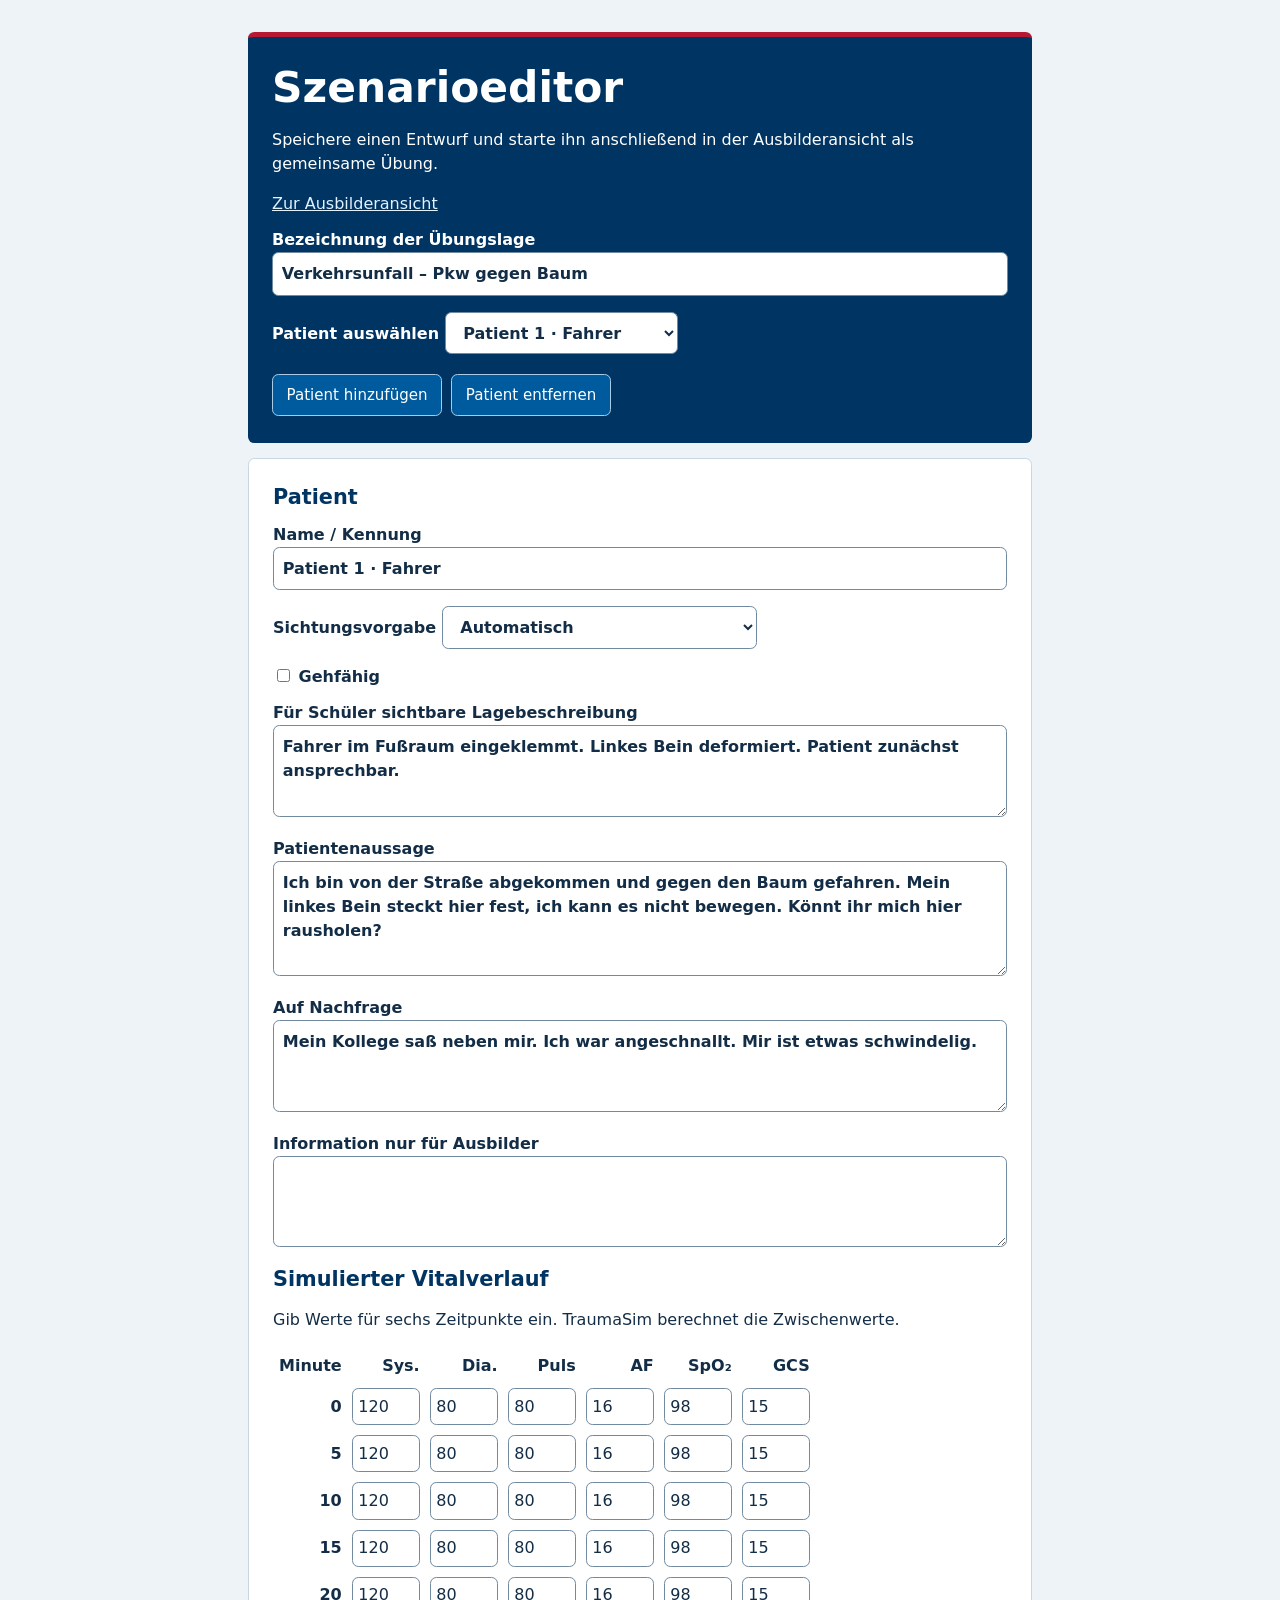
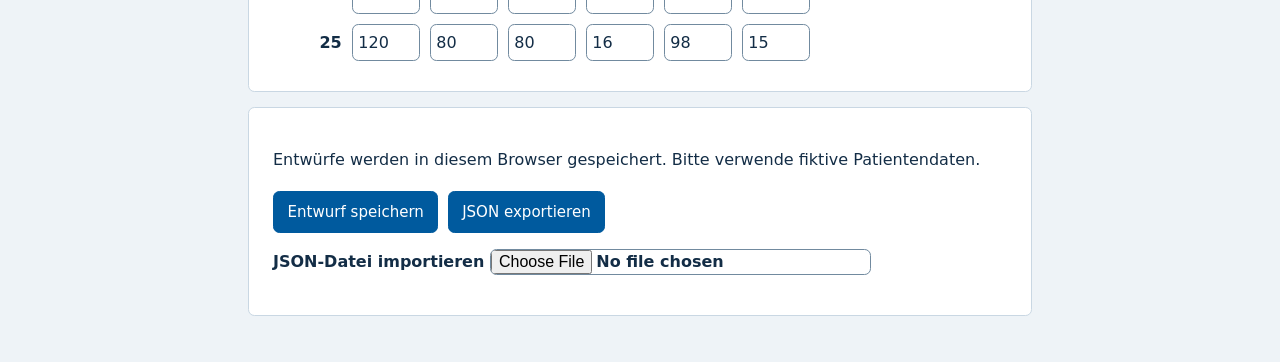
==== commit 95eece2e: "Add direct triage buttons and delayed model comparison" ====
--- a/editor.html
+++ b/editor.html
@@ -19,6 +19,14 @@
   <section class="panel">
     <h2>Patient</h2>
     <label>Name / Kennung <input id="name" maxlength="100"></label>
+    <label>Sichtungsvorgabe
+      <select id="triageMode">
+        <option value="" disabled hidden>Sichtungsvorgabe auswählen</option>
+        <option value="automatic">Automatisch</option>
+        <option value="affected">SK B · Betroffene</option>
+        <option value="black">SK Schwarz</option>
+      </select>
+    </label>
     <label><input id="walkable" type="checkbox"> Gehfähig</label>
     <label>Für Schüler sichtbare Lagebeschreibung <textarea id="intro" rows="3" maxlength="2000"></textarea></label>
     <label>Patientenaussage <textarea id="story" rows="4" maxlength="2000"></textarea></label>
@@ -40,6 +48,7 @@
   </section>
 </main>
 <script src="patients.js"></script>
-<script src="editor.js?v=2"></script>
+<script src="scenario-validation.js?v=triage"></script>
+<script src="editor.js?v=triage"></script>
 </body>
 </html>
--- a/style.css
+++ b/style.css
@@ -57,6 +57,22 @@
 .page-banner :focus-visible { outline-color: #abdaff; }
 .page-banner .warning { color: #ffe6a5; }
 .page-banner .muted { color: #d6e7f6; }
+.trainer-shell:has(#workspace:not([hidden])) > .page-banner {
+  display: grid;
+  grid-template-columns: minmax(0, 1fr) auto;
+  align-items: center;
+  column-gap: .7rem;
+}
+.trainer-shell:has(#workspace:not([hidden])) > .page-banner > :first-child,
+.trainer-shell:has(#workspace:not([hidden])) #message { grid-column: 1 / -1; }
+.trainer-shell:has(#workspace:not([hidden])) .page-banner h1 {
+  grid-column: 1;
+  grid-row: 2;
+  margin: .2rem 0;
+  font-size: clamp(1.35rem, 4vw, 1.9rem);
+}
+.trainer-shell:has(#workspace:not([hidden])) #logout { grid-column: 2; grid-row: 2; margin-right: 0; }
+.trainer-shell:has(#workspace:not([hidden])) #message { margin: .25rem 0 0; }
 .muted { color: var(--muted); }
 .small { font-size: .85rem; line-height: 1.5; }
 h1, h2, h3 { line-height: 1.2; overflow-wrap: anywhere; }
@@ -86,7 +102,7 @@
   text-decoration: none;
 }
 button, a.action, select { cursor: pointer; }
-button:not(:disabled):hover, a.action:hover { background: var(--blue-hover); }
+button:not(:disabled, .triage-choice):hover, a.action:hover { background: var(--blue-hover); }
 select, input:not([type="range"]), textarea {
   max-width: 100%;
   border: 1px solid #718a9f;
@@ -111,7 +127,7 @@
 
 [hidden] { display: none !important; }
 button:disabled { opacity: .55; cursor: default; }
-#joinLink, #patientLink, #email, #password, #exerciseTitle, #templateTitle {
+#joinLink, #patientLink, #email, #password, #exerciseTitle, #templateTitle, #templateRunTitle {
   width: 100%;
   max-width: 42rem;
   padding: .65rem;
@@ -122,14 +138,59 @@
 .exercise-qr svg { display: block; width: 100%; height: auto; background: white; }
 
 .patient-overview { list-style: none; padding: 0; }
-.trainer-views { display: flex; flex-wrap: wrap; gap: .5rem; margin-top: .75rem; }
-.trainer-views button { margin: 0; }
-.trainer-views button,
+.overview-fields {
+  display: grid;
+  grid-template-columns: repeat(auto-fit, minmax(min(100%, 12rem), 1fr));
+  gap: .3rem .85rem;
+}
+.overview-fields label { min-width: 0; margin: .6rem 0; }
+.overview-fields select { display: block; width: 100%; }
+.workspace-header { display: grid; gap: .75rem; }
+.active-exercise {
+  min-width: 0;
+  padding: .9rem 1rem;
+  border: 1px solid #aec7de;
+  border-left: .28rem solid var(--blue);
+  border-radius: var(--radius);
+  background: #edf5fc;
+}
+.active-exercise-label { color: var(--navy); font-size: .85rem; font-weight: 750; }
+.active-exercise h2 { margin: .25rem 0 .7rem; font-size: clamp(1.25rem, 3vw, 1.65rem); }
+.active-exercise label { margin: 0; color: var(--muted); font-size: .85rem; }
+.active-exercise select { width: 100%; margin: .2rem 0 0; }
+.trainer-views { display: grid; grid-template-columns: repeat(2, minmax(0, 1fr)); gap: .5rem; }
+.trainer-views button {
+  display: flex;
+  flex-direction: column;
+  align-items: flex-start;
+  min-width: 0;
+  margin: 0;
+  padding: .75rem;
+  border-color: #a6bed2;
+  background: var(--surface-soft);
+  color: var(--navy);
+  text-align: left;
+}
+.trainer-views strong { display: block; font-size: clamp(1rem, 2.5vw, 1.3rem); overflow-wrap: anywhere; }
+.trainer-views span { display: block; margin-top: .15rem; font-size: .82rem; line-height: 1.35; overflow-wrap: anywhere; }
 .patient-overview button { border: 1px solid transparent; }
 #exercise, #exerciseTemplate, #choose, .car-seat select { max-width: 100%; }
-.trainer-views button { background: var(--surface-soft); color: var(--navy); }
 .trainer-views button:not(:disabled):hover { background: #e0edf7; }
-.trainer-views button[aria-pressed="true"] { background: var(--navy); border-color: var(--navy); color: white; }
+.trainer-views button[aria-pressed="true"],
+.trainer-views button[aria-pressed="true"]:hover { background: var(--navy); border-color: var(--navy); color: white; }
+@media (min-width: 740px) {
+  .workspace-header { grid-template-columns: minmax(0, 1fr) minmax(0, 1fr); }
+}
+.overview-sync {
+  margin: .55rem 0 .8rem;
+  padding: .45rem .7rem;
+  border-left: .23rem solid var(--blue);
+  border-radius: .2rem;
+  background: var(--surface-soft);
+  color: var(--ink);
+  font-variant-numeric: tabular-nums;
+}
+.overview-sync[data-stale="true"] { border-color: #946300; background: #fff4d5; color: #593900; }
 .patient-overview button {
   display: grid;
   grid-template-columns: minmax(0, 1fr) 11rem minmax(9rem, auto);
@@ -162,6 +223,15 @@
 .car-seat label { margin: .4rem 0; }
 #carSituation, .seat-injury { width: 100%; padding: .55rem; }
 .triage.black { background: #101114; border-color: #c2c5cc; color: #f5f5f5; }
+.triage-choices { display: grid; grid-template-columns: repeat(auto-fit, minmax(min(100%, 7.5rem), 1fr)); gap: .5rem; }
+.triage-choice { min-height: 3rem; margin: 0; border-width: 2px; font-weight: 700; }
+.triage-choice:hover { filter: brightness(.94); }
+.triage-comparison.is-comparison { display: grid; grid-template-columns: repeat(2, minmax(0, 1fr)); gap: .65rem; }
+.triage-comparison .triage { min-width: 0; overflow-wrap: anywhere; }
+.triage-comparison .triage strong { font-size: clamp(1rem, 4vw, 1.45rem); }
+.triage-caption { display: block; margin-bottom: .2rem; font-size: .9rem; font-weight: 650; }
+.triage.pending { border-style: dashed; border-color: var(--line); background: var(--surface-soft); }
+.triage-explanation { margin-top: .6rem; }
 
 .exercise-composition { margin-top: 1rem; padding-top: .9rem; border-top: 1px solid var(--line); }
 .exercise-toolbar { display: grid; gap: .7rem; margin-top: 1rem; }
@@ -195,16 +265,39 @@
 .booking-actions button { margin: 0; }
 #carSeats { display: grid; gap: .65rem; }
 #carSeats .car-seat { min-width: 0; margin: 0; }
+#carChangesDialog {
+  width: min(32rem, calc(100% - 2rem));
+  padding: 1.25rem;
+  border: 1px solid var(--line);
+  border-radius: .65rem;
+  background: var(--surface);
+  color: var(--ink);
+}
+#carChangesDialog::backdrop { background: rgb(13 35 56 / 60%); }
 @media (min-width: 640px) {
   #carSeats { grid-template-columns: repeat(2, minmax(0, 1fr)); align-items: start; }
 }
 
-.station-print { display: none; }
+.exercise-print { display: none; }
 @media print {
   @page { size: A4 portrait; margin: 12mm; }
-  body.printing-stations { color-scheme: light; margin: 0; padding: 0; background: white; color: #161616; }
-  body.printing-stations > main { display: none; }
-  body.printing-stations .station-print { display: block; }
+  body.printing-exercise { color-scheme: light; margin: 0; padding: 0; background: white; color: #161616; }
+  body.printing-exercise > main { display: none; }
+  body.printing-exercise .exercise-print { display: block; }
+  .briefing-sheet {
+    display: grid;
+    place-content: center;
+    justify-items: center;
+    gap: 5mm;
+    height: 270mm;
+    padding: 10mm;
+    text-align: center;
+    break-inside: avoid;
+  }
+  .briefing-sheet h2 { margin: 0; color: inherit; font-size: 30pt; }
+  .briefing-sheet p { margin: 0; max-width: 125mm; font-size: 15pt; }
+  .briefing-sheet .print-validity { font-size: 12pt; }
+  .briefing-sheet-qr svg { display: block; width: 105mm; height: 105mm; }
   .station-sheet {
     display: grid;
     grid-template-rows: 1fr;
@@ -227,6 +320,7 @@
   .station-sheet h2 { margin: 0; color: inherit; font-size: 22pt; }
   .station-card-label { margin: 0; font-size: 17pt; }
   .station-card-place { margin: 0; font-size: 13pt; }
+  .station-card-meta { margin: 0; font-size: 11pt; line-height: 1.3; }
   .station-card-qr svg { display: block; width: 88mm; height: 88mm; }
   .two-per-page .station-card-qr svg { width: 62mm; height: 62mm; }
 }
